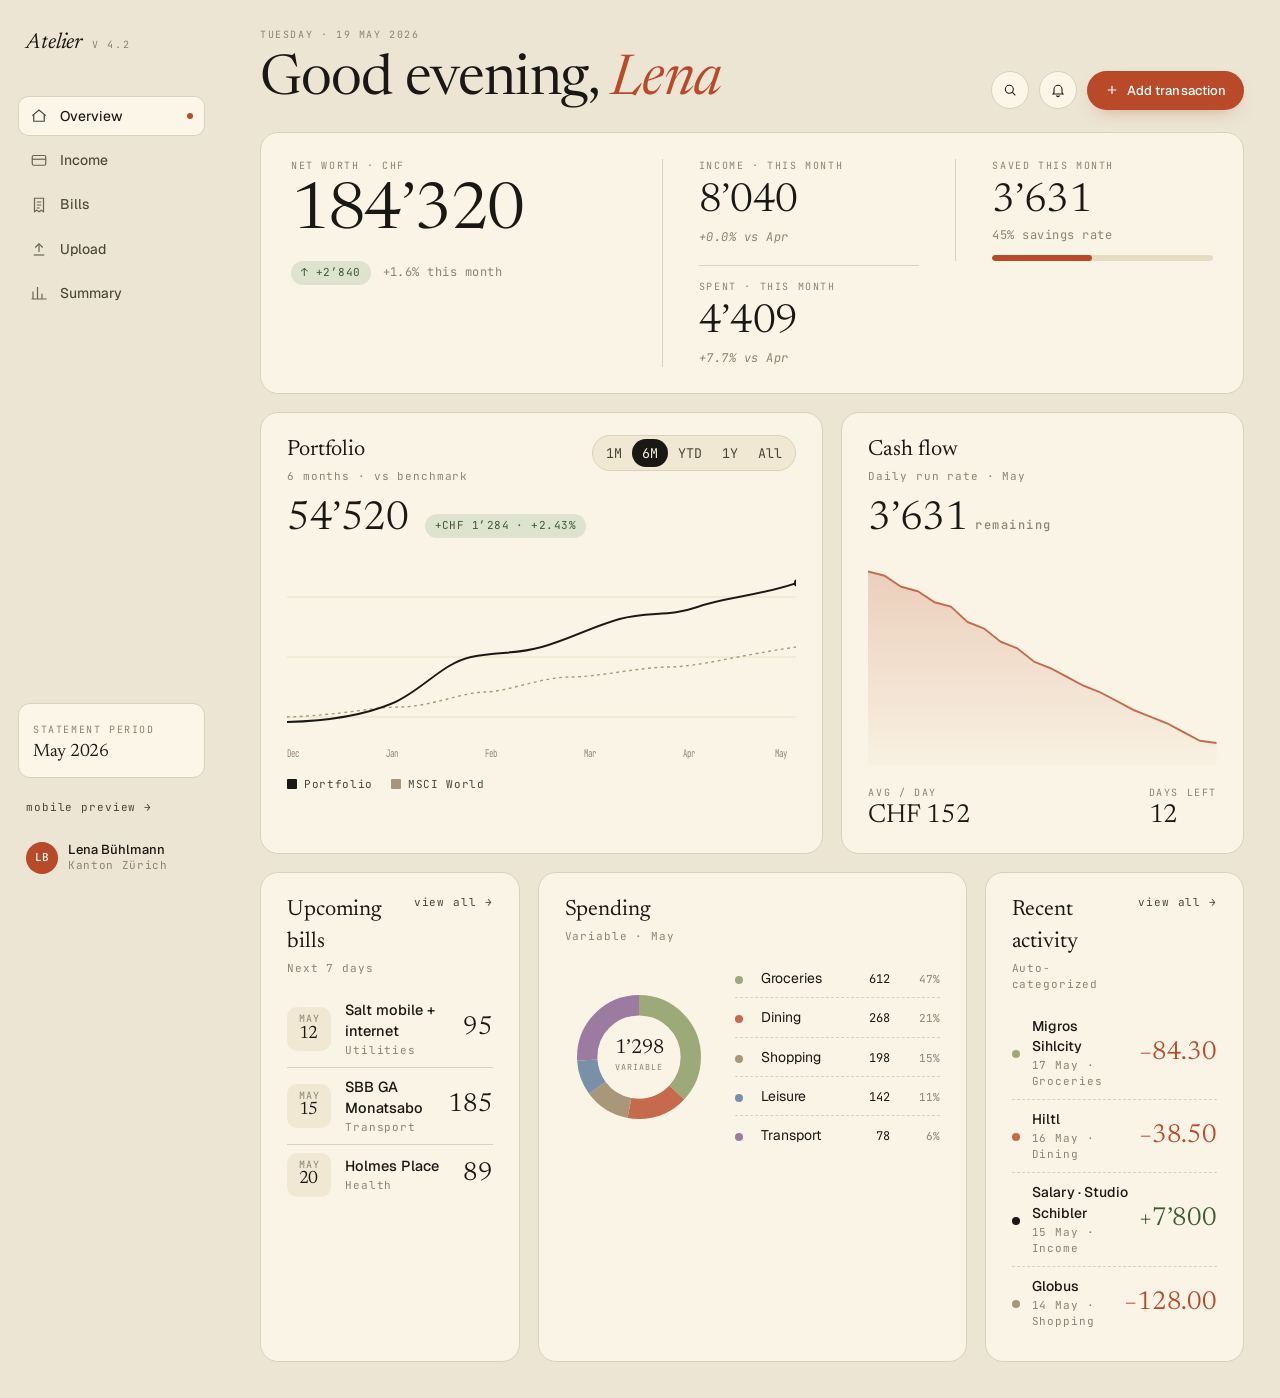
==== index.html @ b81f944f "Build full Atelier finance app · 6 screens Implements the dossier (Personal_Finanz_app.pdf) in the A" ====
<!doctype html>
<html lang="en">
<head>
<meta charset="utf-8">
<title>Overview — Atelier</title>
<meta name="viewport" content="width=device-width, initial-scale=1">
<link rel="preconnect" href="https://fonts.googleapis.com">
<link rel="preconnect" href="https://fonts.gstatic.com" crossorigin>
<link href="https://fonts.googleapis.com/css2?family=Newsreader:ital,opsz,wght@0,6..72,300..700;1,6..72,300..700&family=Geist:wght@400;450;500;600&family=JetBrains+Mono:wght@400;500&display=swap" rel="stylesheet">
<link rel="stylesheet" href="assets/atelier.css">
</head>
<body>
<div class="app">

<aside class="sidebar">
  <div class="brand">
    <span class="brand-name">Atelier</span>
    <span class="brand-ver">v 4.2</span>
  </div>

  <nav class="nav">
    <a class="nav-item active" href="index.html">
      <svg class="ic" viewBox="0 0 24 24" fill="none" stroke="currentColor" stroke-width="1.6"><path d="M3 11.5 12 4l9 7.5"/><path d="M5 10v9h14v-9"/></svg>
      Overview
    </a>
    <a class="nav-item" href="income.html">
      <svg class="ic" viewBox="0 0 24 24" fill="none" stroke="currentColor" stroke-width="1.6"><rect x="3" y="6" width="18" height="13" rx="2"/><path d="M3 11h18"/></svg>
      Income
    </a>
    <a class="nav-item" href="bills.html">
      <svg class="ic" viewBox="0 0 24 24" fill="none" stroke="currentColor" stroke-width="1.6"><path d="M6 3h12v18l-3-2-3 2-3-2-3 2z"/><path d="M9 8h6M9 12h6M9 16h4"/></svg>
      Bills
    </a>
    <a class="nav-item" href="upload.html">
      <svg class="ic" viewBox="0 0 24 24" fill="none" stroke="currentColor" stroke-width="1.6"><path d="M12 16V5"/><path d="M7 10l5-5 5 5"/><path d="M5 20h14"/></svg>
      Upload
    </a>
    <a class="nav-item" href="summary.html">
      <svg class="ic" viewBox="0 0 24 24" fill="none" stroke="currentColor" stroke-width="1.6"><path d="M4 20V10M10 20V4M16 20v-7M22 20H2"/></svg>
      Summary
    </a>
  </nav>

  <div class="spacer"></div>

  <div class="side-card">
    <span class="label">Statement period</span>
    <div class="v">May 2026</div>
  </div>
  <a class="link" href="mobile.html" style="padding: 4px 8px; display: block;">Mobile preview &rarr;</a>
  <div class="user">
    <div class="avatar">LB</div>
    <div>
      <div class="who">Lena B&uuml;hlmann</div>
      <div class="where">Kanton Z&uuml;rich</div>
    </div>
  </div>
</aside>

<main class="main">

  <header class="topbar">
    <div class="left">
      <span class="eyebrow">Tuesday &middot; 19 May 2026</span>
      <h1 class="display">Good evening, <em>Lena</em></h1>
    </div>
    <div class="top-actions">
      <button class="icon-btn" aria-label="Search">
        <svg viewBox="0 0 24 24" fill="none" stroke="currentColor" stroke-width="1.6"><circle cx="11" cy="11" r="6"/><path d="m20 20-4.3-4.3"/></svg>
      </button>
      <button class="icon-btn" aria-label="Notifications">
        <svg viewBox="0 0 24 24" fill="none" stroke="currentColor" stroke-width="1.6"><path d="M6 16V11a6 6 0 0 1 12 0v5l1.5 2h-15z"/><path d="M10 20a2 2 0 0 0 4 0"/></svg>
      </button>
      <button class="btn-primary">
        <svg viewBox="0 0 24 24" fill="none" stroke="currentColor" stroke-width="2"><path d="M12 5v14M5 12h14"/></svg>
        Add transaction
      </button>
    </div>
  </header>

  <!-- HERO: net worth · income/spent · saved -->
  <section class="hero" style="margin-bottom: 18px;">
    <div class="col">
      <span class="label">Net worth &middot; CHF</span>
      <div class="num-xl">184&rsquo;320</div>
      <div style="margin-top: 14px;">
        <span class="delta-pill">&uarr; +2&rsquo;840</span>
        <span class="delta-meta">+1.6% this month</span>
      </div>
    </div>

    <div class="col">
      <div class="stack">
        <div>
          <span class="label">Income &middot; this month</span>
          <div class="num-l">8&rsquo;040</div>
          <div class="sub-line italic-s muted">+0.0% vs Apr</div>
        </div>
        <div style="border-top: 1px solid var(--rule); padding-top: 14px;">
          <span class="label">Spent &middot; this month</span>
          <div class="num-l">4&rsquo;409</div>
          <div class="sub-line italic-s muted">+7.7% vs Apr</div>
        </div>
      </div>
    </div>

    <div class="col">
      <span class="label">Saved this month</span>
      <div class="num-l">3&rsquo;631</div>
      <div class="sub-line muted" style="margin-top: 4px;">45% savings rate</div>
      <div class="progress" aria-hidden="true"><span style="width: 45%"></span></div>
    </div>
  </section>

  <!-- PORTFOLIO + CASH FLOW -->
  <section class="grid-2" style="margin-bottom: 18px;">
    <div class="card">
      <div class="card-head">
        <div>
          <h2>Portfolio</h2>
          <div class="card-sub">6 months &middot; vs benchmark</div>
        </div>
        <div class="range" role="tablist">
          <button>1M</button>
          <button class="active">6M</button>
          <button>YTD</button>
          <button>1Y</button>
          <button>All</button>
        </div>
      </div>
      <div class="row" style="gap: 16px; align-items: baseline; margin-bottom: 6px;">
        <div class="num-l">54&rsquo;520</div>
        <span class="delta-pill">+CHF 1&rsquo;284 &middot; +2.43%</span>
      </div>
      <svg class="chart" viewBox="0 0 720 220" preserveAspectRatio="none" aria-label="Portfolio line chart">
        <g stroke="#E5DCC2" stroke-width="1">
          <line x1="0" y1="50"  x2="720" y2="50"/>
          <line x1="0" y1="110" x2="720" y2="110"/>
          <line x1="0" y1="170" x2="720" y2="170"/>
        </g>
        <!-- benchmark MSCI World dashed -->
        <path d="M0 170 C 80 168, 120 160, 160 160 S 250 145, 280 145 S 360 130, 400 130 S 500 120, 540 120 S 640 108, 720 100"
              fill="none" stroke="#A89779" stroke-width="1.4" stroke-dasharray="4 5"/>
        <!-- portfolio black -->
        <path d="M0 175 C 60 174, 110 168, 150 156 S 220 116, 260 110 S 320 108, 360 100 S 430 80, 470 72 S 540 70, 580 60 S 660 50, 720 36"
              fill="none" stroke="#1A1815" stroke-width="2"/>
        <circle cx="720" cy="36" r="3.5" fill="#1A1815"/>
        <g font-family="JetBrains Mono, monospace" font-size="10.5" fill="#8A8472">
          <text x="0"   y="210">Dec</text>
          <text x="140" y="210">Jan</text>
          <text x="280" y="210">Feb</text>
          <text x="420" y="210">Mar</text>
          <text x="560" y="210">Apr</text>
          <text x="690" y="210">May</text>
        </g>
      </svg>
      <div class="chart-legend">
        <span><span class="swatch" style="background:#1A1815"></span>Portfolio</span>
        <span><span class="swatch" style="background:#A89779"></span>MSCI World</span>
      </div>
    </div>

    <div class="card">
      <div class="card-head">
        <div>
          <h2>Cash flow</h2>
          <div class="card-sub">Daily run rate &middot; May</div>
        </div>
      </div>
      <div class="num-l" style="margin-bottom: 4px;">3&rsquo;631 <span class="unit">remaining</span></div>
      <svg class="chart" viewBox="0 0 420 200" preserveAspectRatio="none" aria-label="Cash flow sparkline">
        <defs>
          <linearGradient id="cf" x1="0" y1="0" x2="0" y2="1">
            <stop offset="0" stop-color="#E2B6A0" stop-opacity="0.6"/>
            <stop offset="1" stop-color="#E2B6A0" stop-opacity="0.05"/>
          </linearGradient>
        </defs>
        <path d="M0 24 L20 28 L40 38 L60 42 L80 52 L100 56 L120 70 L140 76 L160 88 L180 94 L200 106 L220 112 L240 120 L260 128 L280 134 L300 142 L320 150 L340 156 L360 162 L380 170 L400 178 L420 180 L420 200 L0 200 Z"
              fill="url(#cf)"/>
        <path d="M0 24 L20 28 L40 38 L60 42 L80 52 L100 56 L120 70 L140 76 L160 88 L180 94 L200 106 L220 112 L240 120 L260 128 L280 134 L300 142 L320 150 L340 156 L360 162 L380 170 L400 178 L420 180"
              fill="none" stroke="#C66A4E" stroke-width="1.8"/>
      </svg>
      <div class="row" style="justify-content: space-between; margin-top: 14px;">
        <div>
          <span class="label">Avg / day</span>
          <div class="num-m">CHF 152</div>
        </div>
        <div>
          <span class="label">Days left</span>
          <div class="num-m">12</div>
        </div>
      </div>
    </div>
  </section>

  <!-- BILLS · SPENDING · ACTIVITY -->
  <section class="row-3">
    <div class="card">
      <div class="card-head">
        <div>
          <h2>Upcoming bills</h2>
          <div class="card-sub">Next 7 days</div>
        </div>
        <a class="link" href="bills.html">view all &rarr;</a>
      </div>
      <div class="row" style="gap: 14px; padding: 8px 0;">
        <div class="day-chip"><div><span style="display:block;">May</span><span class="d">12</span></div></div>
        <div style="flex:1;">
          <div style="font-weight: 500; font-size: 14.5px;">Salt mobile + internet</div>
          <div class="card-sub" style="margin: 2px 0 0;">Utilities</div>
        </div>
        <div class="num-m">95</div>
      </div>
      <div class="row" style="gap: 14px; padding: 8px 0; border-top: 1px solid var(--rule);">
        <div class="day-chip"><div><span style="display:block;">May</span><span class="d">15</span></div></div>
        <div style="flex:1;">
          <div style="font-weight: 500; font-size: 14.5px;">SBB GA Monatsabo</div>
          <div class="card-sub" style="margin: 2px 0 0;">Transport</div>
        </div>
        <div class="num-m">185</div>
      </div>
      <div class="row" style="gap: 14px; padding: 8px 0; border-top: 1px solid var(--rule);">
        <div class="day-chip"><div><span style="display:block;">May</span><span class="d">20</span></div></div>
        <div style="flex:1;">
          <div style="font-weight: 500; font-size: 14.5px;">Holmes Place</div>
          <div class="card-sub" style="margin: 2px 0 0;">Health</div>
        </div>
        <div class="num-m">89</div>
      </div>
    </div>

    <div class="card">
      <div class="card-head">
        <div>
          <h2>Spending</h2>
          <div class="card-sub">Variable &middot; May</div>
        </div>
      </div>
      <div class="row" style="gap: 22px; align-items: center;">
        <svg viewBox="0 0 160 160" width="148" height="148" aria-label="Spending donut">
          <!-- donut segments: groceries 612 (37%), dining 268 (16%), transport 78 (5%), leisure 142 (9%), shopping 198 (12%) — totals variable 1298 for chart visualization -->
          <g fill="none" stroke-width="22">
            <circle r="56" cx="80" cy="80" stroke="#9DA978" stroke-dasharray="130 351.86" stroke-dashoffset="0" transform="rotate(-90 80 80)"/>
            <circle r="56" cx="80" cy="80" stroke="#C66A4E" stroke-dasharray="56 351.86" stroke-dashoffset="-130" transform="rotate(-90 80 80)"/>
            <circle r="56" cx="80" cy="80" stroke="#A89779" stroke-dasharray="42 351.86" stroke-dashoffset="-186" transform="rotate(-90 80 80)"/>
            <circle r="56" cx="80" cy="80" stroke="#7A8FA8" stroke-dasharray="32 351.86" stroke-dashoffset="-228" transform="rotate(-90 80 80)"/>
            <circle r="56" cx="80" cy="80" stroke="#9C7BA0" stroke-dasharray="91.86 351.86" stroke-dashoffset="-260" transform="rotate(-90 80 80)"/>
          </g>
          <text x="80" y="76" text-anchor="middle" font-family="Newsreader, serif" font-size="22" fill="#1A1815">1&rsquo;298</text>
          <text x="80" y="94" text-anchor="middle" font-family="JetBrains Mono, monospace" font-size="9" fill="#8A8472" letter-spacing="1">VARIABLE</text>
        </svg>
        <ul class="cats" style="flex:1;">
          <li><span class="dot" style="background:#9DA978"></span>Groceries<span class="amt">612</span><span class="pct">47%</span></li>
          <li><span class="dot" style="background:#C66A4E"></span>Dining<span class="amt">268</span><span class="pct">21%</span></li>
          <li><span class="dot" style="background:#A89779"></span>Shopping<span class="amt">198</span><span class="pct">15%</span></li>
          <li><span class="dot" style="background:#7A8FA8"></span>Leisure<span class="amt">142</span><span class="pct">11%</span></li>
          <li><span class="dot" style="background:#9C7BA0"></span>Transport<span class="amt">78</span><span class="pct">6%</span></li>
        </ul>
      </div>
    </div>

    <div class="card">
      <div class="card-head">
        <div>
          <h2>Recent activity</h2>
          <div class="card-sub">Auto-categorized</div>
        </div>
        <a class="link" href="#">view all &rarr;</a>
      </div>
      <div class="cats" style="margin: 0;">
        <div style="display:grid; grid-template-columns: 10px 1fr auto; gap:10px; align-items:center; padding:9px 0; border-bottom:1px dashed var(--rule);">
          <span class="dot" style="background:#9DA978"></span>
          <div>
            <div style="font-weight:500; font-size:14px;">Migros Sihlcity</div>
            <div class="card-sub" style="margin:2px 0 0;">17 May &middot; Groceries</div>
          </div>
          <div class="num-m" style="color: var(--accent);">&minus;84.30</div>
        </div>
        <div style="display:grid; grid-template-columns: 10px 1fr auto; gap:10px; align-items:center; padding:9px 0; border-bottom:1px dashed var(--rule);">
          <span class="dot" style="background:#C66A4E"></span>
          <div>
            <div style="font-weight:500; font-size:14px;">Hiltl</div>
            <div class="card-sub" style="margin:2px 0 0;">16 May &middot; Dining</div>
          </div>
          <div class="num-m" style="color: var(--accent);">&minus;38.50</div>
        </div>
        <div style="display:grid; grid-template-columns: 10px 1fr auto; gap:10px; align-items:center; padding:9px 0; border-bottom:1px dashed var(--rule);">
          <span class="dot" style="background:#1A1815"></span>
          <div>
            <div style="font-weight:500; font-size:14px;">Salary &middot; Studio Schibler</div>
            <div class="card-sub" style="margin:2px 0 0;">15 May &middot; Income</div>
          </div>
          <div class="num-m" style="color: #3D5A33;">+7&rsquo;800</div>
        </div>
        <div style="display:grid; grid-template-columns: 10px 1fr auto; gap:10px; align-items:center; padding:9px 0;">
          <span class="dot" style="background:#A89779"></span>
          <div>
            <div style="font-weight:500; font-size:14px;">Globus</div>
            <div class="card-sub" style="margin:2px 0 0;">14 May &middot; Shopping</div>
          </div>
          <div class="num-m" style="color: var(--accent);">&minus;128.00</div>
        </div>
      </div>
    </div>
  </section>

</main>

</div>
</body>
</html>
---- assets/atelier.css ----
/* Atelier · design system (variant A — editorial, calm) */

:root {
  /* surfaces */
  --bg:        #ECE5D4;
  --paper:     #F3EDDC;
  --paper-2:   #F9F4E5;
  --ink-card:  #1A1815;

  /* ink */
  --ink:       #1A1815;
  --ink-2:     #4A4538;
  --ink-3:     #8A8472;
  --ink-4:     #B3AB97;

  /* rules */
  --rule:      #D9D1BC;
  --rule-2:    #C7BDA3;

  /* accents */
  --accent:        #B84A2A;
  --accent-2:      #D1633F;
  --accent-soft:   #E9D4C5;
  --accent-tint:   #F2DECF;

  --sage:          #6B8E5A;
  --sage-soft:     #DDE3CE;

  --amber:         #B68A4C;
  --amber-soft:    #EFE1C9;

  --rose:          #C46A6A;
  --rose-soft:     #EFD4D2;

  /* chart palette */
  --cat-housing:   #1A1815;
  --cat-insurance: #6B8E5A;
  --cat-transport: #7A8FA8;
  --cat-groceries: #9DA978;
  --cat-dining:    #C66A4E;
  --cat-shopping:  #A89779;
  --cat-subs:      #9C7BA0;
  --cat-health:    #C4A571;

  /* type */
  --serif: "Newsreader", "Times New Roman", Georgia, serif;
  --sans:  "Geist", -apple-system, BlinkMacSystemFont, "Inter", "Segoe UI", system-ui, sans-serif;
  --mono:  "JetBrains Mono", ui-monospace, Menlo, Consolas, monospace;

  --radius:   12px;
  --radius-l: 18px;

  /* layout */
  --sidebar-w: 224px;
  --max-w:    1320px;
  --pad:      28px;
}

* { box-sizing: border-box; }
html, body { margin: 0; padding: 0; }
html, body { background: var(--bg); }
body {
  font-family: var(--sans);
  color: var(--ink);
  -webkit-font-smoothing: antialiased;
  font-feature-settings: "ss01" on, "cv11" on;
  line-height: 1.45;
}

a { color: inherit; text-decoration: none; }
button { font-family: inherit; cursor: pointer; }

/* ── text utilities ─────────────────────────── */
.mono, .label, .chip, .meta, .stat-label, .num {
  font-family: var(--mono);
  font-weight: 400;
}
.label, .chip, .eyebrow, .stat-label {
  font-family: var(--mono);
  text-transform: uppercase;
  letter-spacing: 0.16em;
  font-size: 10px;
  color: var(--ink-3);
}
.serif { font-family: var(--serif); }
.italic { font-style: italic; }
em.accent { color: var(--accent); font-style: italic; font-weight: 400; }

.display {
  font-family: var(--serif);
  font-weight: 380;
  font-size: 56px;
  line-height: 1.02;
  letter-spacing: -0.015em;
  margin: 0;
}
.display em {
  font-style: italic;
  color: var(--accent);
  font-weight: 380;
}
.num-xl {
  font-family: var(--serif);
  font-weight: 360;
  font-size: 64px;
  line-height: 1;
  letter-spacing: -0.02em;
  display: inline-flex;
  align-items: baseline;
  gap: 10px;
}
.num-xl .unit, .num-l .unit {
  font-family: var(--mono);
  font-size: 12px;
  color: var(--ink-3);
  letter-spacing: 0.12em;
  font-weight: 500;
}
.num-l {
  font-family: var(--serif);
  font-weight: 360;
  font-size: 40px;
  line-height: 1.05;
  letter-spacing: -0.01em;
  display: inline-flex;
  align-items: baseline;
  gap: 8px;
}
.num-m {
  font-family: var(--serif);
  font-weight: 380;
  font-size: 26px;
  line-height: 1.1;
  letter-spacing: -0.005em;
}
.muted   { color: var(--ink-3); }
.italic-s { font-family: var(--serif); font-style: italic; }

/* ── layout ─────────────────────────────────── */
.app {
  display: grid;
  grid-template-columns: var(--sidebar-w) 1fr;
  min-height: 100vh;
}

/* ── sidebar ────────────────────────────────── */
.sidebar {
  background: var(--bg);
  padding: 28px 18px 22px;
  display: flex;
  flex-direction: column;
  gap: 18px;
  position: sticky;
  top: 0;
  height: 100vh;
  border-right: 1px solid transparent;
}
.brand {
  display: flex;
  align-items: baseline;
  gap: 10px;
  padding-left: 8px;
  margin-bottom: 18px;
}
.brand-name {
  font-family: var(--serif);
  font-style: italic;
  font-size: 22px;
  letter-spacing: -0.005em;
}
.brand-ver {
  font-family: var(--mono);
  font-size: 10px;
  color: var(--ink-3);
  letter-spacing: 0.16em;
  text-transform: uppercase;
}

nav.nav { display: flex; flex-direction: column; gap: 4px; }
.nav-item {
  display: flex;
  align-items: center;
  gap: 12px;
  padding: 10px 12px;
  border-radius: 10px;
  color: var(--ink-2);
  font-size: 14px;
  font-weight: 450;
  letter-spacing: -0.002em;
  position: relative;
  transition: background 120ms ease;
}
.nav-item:hover { background: rgba(0,0,0,0.025); }
.nav-item .ic { width: 18px; height: 18px; opacity: 0.8; flex: 0 0 18px; }
.nav-item.active {
  background: #FBF6E7;
  color: var(--ink);
  box-shadow: inset 0 0 0 1px var(--rule);
}
.nav-item.active::after {
  content: "";
  width: 6px; height: 6px;
  border-radius: 50%;
  background: var(--accent);
  margin-left: auto;
}

.spacer { flex: 1; }

.side-card {
  background: #FBF6E7;
  border: 1px solid var(--rule);
  border-radius: var(--radius);
  padding: 12px 14px;
}
.side-card .label { margin-bottom: 4px; }
.side-card .v {
  font-family: var(--serif);
  font-size: 18px;
  letter-spacing: -0.005em;
}

.user {
  display: flex;
  align-items: center;
  gap: 10px;
  padding: 4px 8px;
}
.avatar {
  width: 32px; height: 32px;
  border-radius: 50%;
  background: var(--accent);
  color: #fff;
  font-family: var(--mono);
  font-size: 11px;
  letter-spacing: 0.04em;
  display: grid; place-items: center;
  font-weight: 500;
}
.user .who { font-size: 13px; font-weight: 500; line-height: 1.25; }
.user .where { font-size: 11px; color: var(--ink-3); font-family: var(--mono); letter-spacing: 0.06em; }

/* ── main / topbar ──────────────────────────── */
.main {
  padding: 28px 36px 36px;
  max-width: var(--max-w);
}
.topbar {
  display: grid;
  grid-template-columns: 1fr auto;
  align-items: end;
  gap: 24px;
  margin-bottom: 22px;
}
.topbar .left .eyebrow { margin-bottom: 10px; display: block; }
.top-actions {
  display: flex;
  align-items: center;
  gap: 10px;
}
.icon-btn {
  width: 38px; height: 38px;
  border-radius: 999px;
  background: #FBF6E7;
  border: 1px solid var(--rule);
  display: grid; place-items: center;
  color: var(--ink);
}
.icon-btn svg { width: 16px; height: 16px; }
.icon-btn.dot::after {
  content: "";
  width: 6px; height: 6px;
  background: var(--accent);
  border-radius: 50%;
  position: relative;
  margin-left: -6px;
  margin-top: -10px;
  display: inline-block;
}

.btn-primary {
  background: var(--accent);
  color: #fff;
  border: 0;
  border-radius: 999px;
  padding: 11px 18px;
  font-size: 13px;
  font-weight: 500;
  letter-spacing: 0.005em;
  display: inline-flex;
  align-items: center;
  gap: 8px;
  box-shadow: 0 8px 18px -10px rgba(184, 74, 42, 0.5);
}
.btn-primary svg { width: 14px; height: 14px; }
.btn-ghost {
  background: transparent;
  border: 1px solid var(--rule-2);
  color: var(--ink);
  border-radius: 999px;
  padding: 10px 16px;
  font-size: 13px;
}
.btn-dark {
  background: var(--ink);
  color: #F4EEDE;
  border: 0;
  border-radius: 999px;
  padding: 11px 18px;
  font-size: 13px;
  font-weight: 500;
}

.month-nav {
  display: flex;
  align-items: center;
  gap: 10px;
}
.month-nav .label {
  font-family: var(--serif);
  font-size: 18px;
  letter-spacing: -0.005em;
  color: var(--ink);
  text-transform: none;
}

/* ── cards ──────────────────────────────────── */
.card {
  background: var(--paper-2);
  border: 1px solid var(--rule);
  border-radius: var(--radius-l);
  padding: 22px 26px;
}
.card h2, .card-title {
  font-family: var(--serif);
  font-weight: 400;
  font-size: 22px;
  letter-spacing: -0.005em;
  margin: 0;
}
.card-sub {
  font-family: var(--mono);
  font-size: 11px;
  color: var(--ink-3);
  letter-spacing: 0.08em;
  margin-top: 2px;
}
.card-head {
  display: flex;
  align-items: flex-start;
  justify-content: space-between;
  margin-bottom: 14px;
  gap: 16px;
}
.link {
  font-family: var(--mono);
  font-size: 11px;
  letter-spacing: 0.08em;
  color: var(--ink-2);
  text-transform: lowercase;
  white-space: nowrap;
}

/* hero metrics row */
.hero {
  background: var(--paper-2);
  border: 1px solid var(--rule);
  border-radius: var(--radius-l);
  padding: 26px 30px;
  display: grid;
  grid-template-columns: 1.3fr 1fr 1fr;
  gap: 36px;
  align-items: start;
}
.hero .col { min-width: 0; }
.hero .col .label { display: block; margin-bottom: 8px; }
.hero .col + .col {
  border-left: 1px solid var(--rule);
  padding-left: 36px;
}
.hero .stack { display: flex; flex-direction: column; gap: 18px; }
.delta-pill {
  display: inline-flex;
  align-items: center;
  gap: 6px;
  background: var(--sage-soft);
  color: #3D5A33;
  font-family: var(--mono);
  font-size: 11px;
  padding: 4px 10px;
  border-radius: 999px;
  letter-spacing: 0.04em;
}
.delta-pill.down { background: var(--rose-soft); color: #8A3434; }
.delta-meta { font-family: var(--mono); font-size: 12px; color: var(--ink-3); letter-spacing: 0.04em; margin-left: 8px; }
.sub-line { font-family: var(--mono); font-size: 12px; color: var(--ink-3); letter-spacing: 0.04em; margin-top: 6px; }

.progress {
  height: 6px;
  background: #E5DCC2;
  border-radius: 999px;
  overflow: hidden;
  margin-top: 10px;
}
.progress > span {
  display: block; height: 100%;
  background: var(--accent);
  border-radius: 999px;
}

/* card grids */
.grid-2 { display: grid; grid-template-columns: 1.4fr 1fr; gap: 18px; }
.grid-3 { display: grid; grid-template-columns: 1fr 1fr 1fr; gap: 18px; }
.grid-3-tight { display: grid; grid-template-columns: 1fr 1fr 1fr; gap: 14px; }
.stack { display: flex; flex-direction: column; gap: 18px; }
.row { display: flex; align-items: center; gap: 12px; }

/* charts */
.chart { width: 100%; height: 220px; display: block; }
.chart-mini { width: 100%; height: 80px; display: block; }
.chart-legend {
  display: flex; gap: 18px;
  margin-top: 10px;
  font-family: var(--mono);
  font-size: 11px;
  color: var(--ink-2);
  letter-spacing: 0.06em;
}
.swatch {
  display: inline-block;
  width: 10px; height: 10px;
  margin-right: 7px;
  vertical-align: -1px;
  border-radius: 1px;
}

/* range toggle */
.range {
  display: inline-flex;
  align-items: center;
  background: #F0E8D2;
  border: 1px solid var(--rule);
  border-radius: 999px;
  padding: 3px;
  font-family: var(--mono);
  font-size: 11px;
  letter-spacing: 0.08em;
}
.range button {
  background: transparent;
  color: var(--ink-2);
  border: 0;
  padding: 5px 10px;
  border-radius: 999px;
}
.range button.active {
  background: var(--ink);
  color: #F4EEDE;
}

/* status pills */
.pill {
  display: inline-flex;
  align-items: center;
  gap: 6px;
  border-radius: 999px;
  padding: 4px 10px;
  font-family: var(--mono);
  font-size: 11px;
  letter-spacing: 0.04em;
}
.pill::before {
  content: "";
  width: 6px; height: 6px;
  border-radius: 50%;
  background: currentColor;
}
.pill.paid     { background: var(--sage-soft); color: #3D5A33; }
.pill.upcoming { background: var(--amber-soft); color: #7E5C26; }
.pill.parsing, .pill.reading { background: var(--rose-soft); color: #8A3434; }
.pill.matched  { background: var(--sage-soft); color: #3D5A33; }
.pill.parsed   { background: var(--sage-soft); color: #3D5A33; }

/* table */
.table {
  width: 100%;
  border-collapse: collapse;
  font-size: 13.5px;
}
.table thead th {
  text-align: left;
  font-family: var(--mono);
  text-transform: uppercase;
  letter-spacing: 0.16em;
  font-size: 10px;
  color: var(--ink-3);
  padding: 0 0 12px;
  font-weight: 400;
  border-bottom: 1px solid var(--rule);
}
.table tbody td {
  padding: 14px 0;
  border-bottom: 1px solid var(--rule);
  vertical-align: middle;
}
.table tbody tr:last-child td { border-bottom: none; }
.table .vendor {
  display: flex; align-items: center; gap: 12px;
}
.table .vicon {
  width: 32px; height: 32px;
  background: #F0E8D2;
  border-radius: 8px;
  display: grid; place-items: center;
  color: var(--ink-2);
}
.table .vicon svg { width: 14px; height: 14px; }
.table .vname { font-weight: 500; font-size: 14px; line-height: 1.2; }
.table .vsub  { font-family: var(--mono); font-size: 11px; color: var(--ink-3); letter-spacing: 0.06em; }
.table .amt   { font-family: var(--serif); font-weight: 380; text-align: right; font-size: 16px; }
.table .more { color: var(--ink-3); padding-left: 14px; text-align: right; }
.table td.r { text-align: right; }

/* category dots / list */
.cats { list-style: none; padding: 0; margin: 0; }
.cats li {
  display: grid;
  grid-template-columns: 14px 1fr auto auto;
  align-items: baseline;
  gap: 12px;
  padding: 9px 0;
  border-bottom: 1px dashed var(--rule);
  font-size: 14px;
}
.cats li:last-child { border-bottom: none; }
.cats .dot { width: 8px; height: 8px; border-radius: 50%; transform: translateY(1px); }
.cats .amt { font-family: var(--mono); font-size: 12px; min-width: 56px; text-align: right; }
.cats .pct { font-family: var(--mono); font-size: 11px; color: var(--ink-3); min-width: 38px; text-align: right; }

/* chips row */
.chips {
  display: flex; gap: 8px;
  flex-wrap: wrap;
  margin: 18px 0;
}
.chip-btn {
  border: 1px solid var(--rule-2);
  background: transparent;
  padding: 8px 16px;
  border-radius: 999px;
  font-size: 13px;
  color: var(--ink-2);
}
.chip-btn.active {
  background: var(--ink);
  color: #F4EEDE;
  border-color: var(--ink);
}

.search {
  display: inline-flex;
  align-items: center;
  gap: 8px;
  border: 1px solid var(--rule-2);
  background: transparent;
  padding: 8px 16px;
  border-radius: 999px;
  font-family: var(--mono);
  font-size: 12px;
  color: var(--ink-3);
}
.search svg { width: 13px; height: 13px; }

/* insight cards */
.insights { display: grid; grid-template-columns: 1fr 1fr 1fr; gap: 14px; }
.insight {
  border-radius: var(--radius);
  background: var(--paper-2);
  padding: 18px 20px;
  border: 1px solid var(--rule);
  border-left: 3px solid var(--ink-3);
}
.insight .tag {
  font-family: var(--mono);
  text-transform: uppercase;
  letter-spacing: 0.18em;
  font-size: 9.5px;
  margin-bottom: 8px;
  color: var(--ink-3);
}
.insight h3 {
  font-family: var(--serif);
  font-weight: 400;
  font-size: 18px;
  margin: 0 0 8px;
  letter-spacing: -0.005em;
}
.insight p {
  margin: 0;
  color: var(--ink-2);
  font-size: 13.5px;
  line-height: 1.5;
}
.insight p strong { color: var(--ink); font-weight: 500; }
.insight.good   { border-left-color: var(--sage); }
.insight.good   .tag { color: var(--sage); }
.insight.warn   { border-left-color: var(--amber); }
.insight.warn   .tag { color: var(--amber); }
.insight.alert  { border-left-color: var(--accent); }
.insight.alert  .tag { color: var(--accent); }

/* date kalender chip */
.day-chip {
  width: 44px; height: 44px;
  border-radius: 10px;
  background: #F0E8D2;
  display: grid; place-items: center;
  font-family: var(--mono);
  font-size: 10px;
  letter-spacing: 0.1em;
  color: var(--ink-3);
  text-transform: uppercase;
  line-height: 1.05;
}
.day-chip .d {
  font-family: var(--serif);
  font-size: 18px;
  color: var(--ink);
  letter-spacing: -0.005em;
}

/* confidence bar */
.conf {
  display: inline-flex; align-items: center; gap: 8px;
  font-family: var(--mono); font-size: 11px;
  color: var(--ink-3);
}
.conf .bar {
  width: 70px; height: 4px;
  background: #E5DCC2; border-radius: 999px; overflow: hidden;
}
.conf .bar > span { display: block; height: 100%; background: var(--sage); border-radius: 999px; }
.conf.warn .bar > span { background: var(--amber); }

/* dashed dropzone */
.dropzone {
  border: 1.5px dashed var(--accent);
  border-radius: var(--radius-l);
  background: var(--accent-tint);
  padding: 32px;
  display: grid;
  grid-template-columns: auto 1fr;
  align-items: center;
  gap: 26px;
}
.dropzone .file-card {
  width: 96px; height: 96px;
  background: #FFF8E8;
  border: 1px solid var(--rule);
  border-radius: 16px;
  display: grid; place-items: center;
  position: relative;
}
.dropzone .file-card svg { width: 28px; height: 28px; color: var(--ink-3); }
.dropzone .file-card .badge {
  position: absolute;
  bottom: -10px; right: -10px;
  width: 26px; height: 26px;
  border-radius: 50%;
  background: var(--accent);
  color: #fff;
  display: grid; place-items: center;
}
.dropzone .file-card .badge svg { width: 12px; height: 12px; color: #fff; }
.dropzone .body h2 {
  font-family: var(--serif);
  font-weight: 400;
  font-size: 22px;
  margin: 0 0 8px;
}
.dropzone .body p { margin: 0 0 16px; color: var(--ink-2); font-size: 13.5px; max-width: 540px; }
.dropzone .actions { display: flex; gap: 10px; }

/* document inbox row */
.inbox-row {
  display: grid;
  grid-template-columns: 32px 1fr auto;
  align-items: center;
  gap: 12px;
  padding: 12px 0;
  border-bottom: 1px solid var(--rule);
}
.inbox-row:last-child { border-bottom: none; }
.inbox-row .fic {
  width: 32px; height: 32px;
  background: #F0E8D2; border-radius: 8px;
  display: grid; place-items: center;
  color: var(--ink-2);
}
.inbox-row .fic svg { width: 14px; height: 14px; }
.inbox-row .name { font-size: 14px; font-weight: 500; line-height: 1.2; }
.inbox-row .file { font-family: var(--mono); font-size: 11px; color: var(--ink-3); letter-spacing: 0.06em; }
.inbox-row .right { text-align: right; }
.inbox-row .right .amt { font-family: var(--serif); font-size: 16px; font-weight: 380; display: block; }

/* note card */
.note {
  border-radius: var(--radius);
  background: var(--paper-2);
  border: 1px solid var(--rule);
  padding: 16px 18px;
  display: grid;
  grid-template-columns: 22px 1fr;
  gap: 12px;
}
.note .star { color: var(--accent); }
.note .star svg { width: 18px; height: 18px; }
.note h4 { font-family: var(--serif); font-weight: 400; font-size: 16px; margin: 0 0 4px; }
.note p  { margin: 0; font-size: 13.5px; color: var(--ink-2); line-height: 1.5; }

/* form fields */
.form { display: flex; flex-direction: column; gap: 22px; }
.section h3 {
  font-family: var(--serif);
  font-weight: 400;
  font-size: 20px;
  margin: 0 0 12px;
}
.fields { display: grid; grid-template-columns: 1fr 1fr; gap: 14px; }
.field {
  background: #FBF6E7;
  border: 1px solid var(--rule);
  border-radius: var(--radius);
  padding: 12px 14px;
}
.field .label { display: block; margin-bottom: 4px; }
.field input, .field select {
  width: 100%;
  background: transparent;
  border: 0;
  outline: 0;
  font-family: var(--serif);
  font-size: 19px;
  color: var(--ink);
  padding: 2px 0 0;
}
.field input:focus { color: var(--ink); }
.field .suffix {
  font-family: var(--mono);
  font-size: 11px;
  color: var(--ink-3);
  letter-spacing: 0.08em;
  margin-left: 4px;
}

/* dark calc card */
.calc {
  background: var(--ink-card);
  color: #F4EEDE;
  border-radius: var(--radius-l);
  padding: 26px 28px;
}
.calc .label { color: #BDB39C; }
.calc .h {
  font-family: var(--serif);
  font-weight: 380;
  font-size: 26px;
  margin: 2px 0 18px;
}
.calc .line {
  display: grid;
  grid-template-columns: 1fr auto;
  align-items: baseline;
  padding: 10px 0;
  border-bottom: 1px dashed rgba(255,255,255,0.08);
  font-family: var(--mono);
  font-size: 12.5px;
  letter-spacing: 0.04em;
}
.calc .line .v {
  font-family: var(--serif);
  font-size: 18px;
  font-weight: 380;
}
.calc .line.add { color: #D7DFC8; }
.calc .line.add .v { color: #D7DFC8; }
.calc .line.sub .v { color: #F4EEDE; }
.calc .line.total {
  border-bottom: none;
  margin-top: 8px;
  padding-top: 14px;
  border-top: 1px solid rgba(255,255,255,0.16);
}
.calc .line.total .v {
  font-size: 32px;
  color: #fff;
}

.bank-status {
  display: inline-flex;
  align-items: center;
  gap: 8px;
  border: 1px solid var(--sage);
  background: var(--sage-soft);
  color: #3D5A33;
  padding: 8px 14px;
  border-radius: 999px;
  font-family: var(--mono);
  font-size: 11px;
  letter-spacing: 0.06em;
}
.bank-status svg { width: 13px; height: 13px; }

/* footer print link */
.action-row {
  display: flex; gap: 10px; flex-wrap: wrap;
  margin-top: 18px;
}

/* skinny right column on overview / upload */
.row-3 { display: grid; grid-template-columns: 1fr 1fr 1fr; gap: 18px; }

@media (max-width: 1100px) {
  .app { grid-template-columns: 1fr; }
  .sidebar { position: static; height: auto; }
  .hero { grid-template-columns: 1fr; }
  .hero .col + .col { border-left: 0; padding-left: 0; border-top: 1px solid var(--rule); padding-top: 22px; }
  .grid-2, .grid-3, .row-3, .insights { grid-template-columns: 1fr; }
}
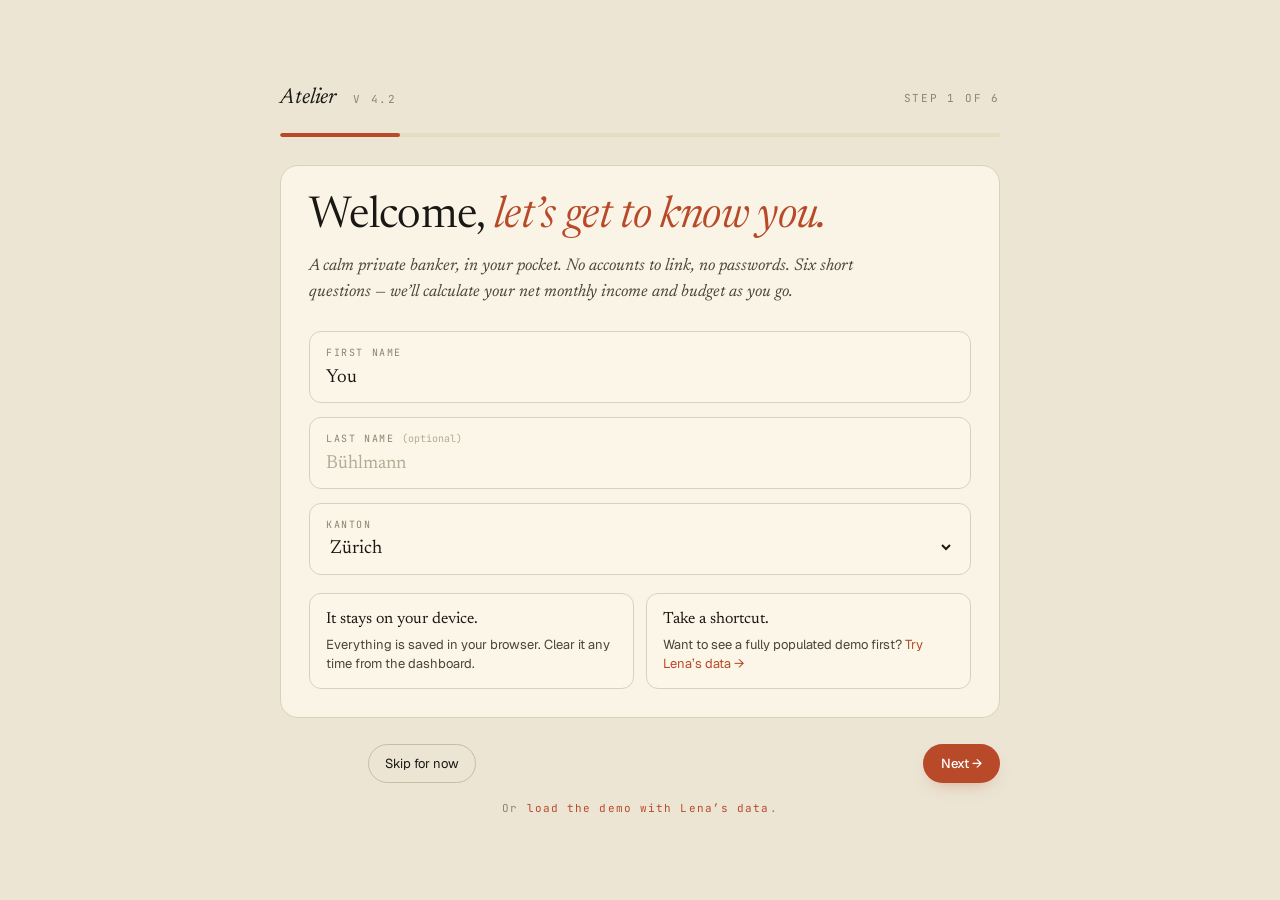
==== commit d804b3ee: "Make the app interactive · onboarding + live state The Atelier finance dashboard is now actually usa" ====
--- a/index.html
+++ b/index.html
@@ -9,7 +9,7 @@
 <link href="https://fonts.googleapis.com/css2?family=Newsreader:ital,opsz,wght@0,6..72,300..700;1,6..72,300..700&family=Geist:wght@400;450;500;600&family=JetBrains+Mono:wght@400;500&display=swap" rel="stylesheet">
 <link rel="stylesheet" href="assets/atelier.css">
 </head>
-<body>
+<body data-page="overview">
 <div class="app">
 
 <aside class="sidebar">
@@ -45,14 +45,15 @@
 
   <div class="side-card">
     <span class="label">Statement period</span>
-    <div class="v">May 2026</div>
+    <div class="v" data-month>May 2026</div>
   </div>
   <a class="link" href="mobile.html" style="padding: 4px 8px; display: block;">Mobile preview &rarr;</a>
+  <a class="link" href="#" data-action="reset" style="padding: 4px 8px; display: block; color: var(--ink-3);">Reset all data</a>
   <div class="user">
-    <div class="avatar">LB</div>
+    <div class="avatar" data-bind="profile.firstName" style="font-family: var(--mono);">LB</div>
     <div>
-      <div class="who">Lena B&uuml;hlmann</div>
-      <div class="where">Kanton Z&uuml;rich</div>
+      <div class="who"><span data-bind="profile.firstName">You</span> <span data-bind="profile.lastName"></span></div>
+      <div class="where" data-bind="profile.kanton">Kanton</div>
     </div>
   </div>
 </aside>
@@ -61,8 +62,8 @@
 
   <header class="topbar">
     <div class="left">
-      <span class="eyebrow">Tuesday &middot; 19 May 2026</span>
-      <h1 class="display">Good evening, <em>Lena</em></h1>
+      <span class="eyebrow" data-today></span>
+      <h1 class="display"><span data-greeting>Good evening</span>, <em data-bind="profile.firstName">there</em></h1>
     </div>
     <div class="top-actions">
       <button class="icon-btn" aria-label="Search">
@@ -71,7 +72,7 @@
       <button class="icon-btn" aria-label="Notifications">
         <svg viewBox="0 0 24 24" fill="none" stroke="currentColor" stroke-width="1.6"><path d="M6 16V11a6 6 0 0 1 12 0v5l1.5 2h-15z"/><path d="M10 20a2 2 0 0 0 4 0"/></svg>
       </button>
-      <button class="btn-primary">
+      <button class="btn-primary" data-action="add-tx">
         <svg viewBox="0 0 24 24" fill="none" stroke="currentColor" stroke-width="2"><path d="M12 5v14M5 12h14"/></svg>
         Add transaction
       </button>
@@ -82,10 +83,9 @@
   <section class="hero" style="margin-bottom: 18px;">
     <div class="col">
       <span class="label">Net worth &middot; CHF</span>
-      <div class="num-xl">184&rsquo;320</div>
+      <div class="num-xl"><span data-bind="netWorth" data-fmt="num">0</span></div>
       <div style="margin-top: 14px;">
-        <span class="delta-pill">&uarr; +2&rsquo;840</span>
-        <span class="delta-meta">+1.6% this month</span>
+        <span class="delta-pill">&uarr; +<span data-bind="netWorth" data-fmt="num" style="display:none;"></span>steady</span>
       </div>
     </div>
 
@@ -93,22 +93,22 @@
       <div class="stack">
         <div>
           <span class="label">Income &middot; this month</span>
-          <div class="num-l">8&rsquo;040</div>
-          <div class="sub-line italic-s muted">+0.0% vs Apr</div>
+          <div class="num-l"><span data-bind="netMonthly" data-fmt="num">0</span></div>
+          <div class="sub-line italic-s muted">salary + side</div>
         </div>
         <div style="border-top: 1px solid var(--rule); padding-top: 14px;">
           <span class="label">Spent &middot; this month</span>
-          <div class="num-l">4&rsquo;409</div>
-          <div class="sub-line italic-s muted">+7.7% vs Apr</div>
+          <div class="num-l"><span data-bind="spentThisMonth" data-fmt="num">0</span></div>
+          <div class="sub-line italic-s muted">fixed paid + variable</div>
         </div>
       </div>
     </div>
 
     <div class="col">
       <span class="label">Saved this month</span>
-      <div class="num-l">3&rsquo;631</div>
-      <div class="sub-line muted" style="margin-top: 4px;">45% savings rate</div>
-      <div class="progress" aria-hidden="true"><span style="width: 45%"></span></div>
+      <div class="num-l"><span data-bind="saved" data-fmt="num">0</span></div>
+      <div class="sub-line muted" style="margin-top: 4px;"><span data-bind="savingsRate">0</span>% savings rate</div>
+      <div class="progress" aria-hidden="true"><span data-bind-width="saved / netMonthly" style="width: 0%"></span></div>
     </div>
   </section>
 
@@ -129,8 +129,8 @@
         </div>
       </div>
       <div class="row" style="gap: 16px; align-items: baseline; margin-bottom: 6px;">
-        <div class="num-l">54&rsquo;520</div>
-        <span class="delta-pill">+CHF 1&rsquo;284 &middot; +2.43%</span>
+        <div class="num-l"><span data-bind="investments" data-fmt="num">0</span></div>
+        <span class="delta-pill" data-show-if="investments">+CHF 1&rsquo;284 &middot; +2.43%</span>
       </div>
       <svg class="chart" viewBox="0 0 720 220" preserveAspectRatio="none" aria-label="Portfolio line chart">
         <g stroke="#E5DCC2" stroke-width="1">
@@ -138,10 +138,8 @@
           <line x1="0" y1="110" x2="720" y2="110"/>
           <line x1="0" y1="170" x2="720" y2="170"/>
         </g>
-        <!-- benchmark MSCI World dashed -->
         <path d="M0 170 C 80 168, 120 160, 160 160 S 250 145, 280 145 S 360 130, 400 130 S 500 120, 540 120 S 640 108, 720 100"
               fill="none" stroke="#A89779" stroke-width="1.4" stroke-dasharray="4 5"/>
-        <!-- portfolio black -->
         <path d="M0 175 C 60 174, 110 168, 150 156 S 220 116, 260 110 S 320 108, 360 100 S 430 80, 470 72 S 540 70, 580 60 S 660 50, 720 36"
               fill="none" stroke="#1A1815" stroke-width="2"/>
         <circle cx="720" cy="36" r="3.5" fill="#1A1815"/>
@@ -164,10 +162,10 @@
       <div class="card-head">
         <div>
           <h2>Cash flow</h2>
-          <div class="card-sub">Daily run rate &middot; May</div>
-        </div>
-      </div>
-      <div class="num-l" style="margin-bottom: 4px;">3&rsquo;631 <span class="unit">remaining</span></div>
+          <div class="card-sub">Daily run rate &middot; <span data-month>this month</span></div>
+        </div>
+      </div>
+      <div class="num-l" style="margin-bottom: 4px;"><span data-bind="saved" data-fmt="num">0</span> <span class="unit">remaining</span></div>
       <svg class="chart" viewBox="0 0 420 200" preserveAspectRatio="none" aria-label="Cash flow sparkline">
         <defs>
           <linearGradient id="cf" x1="0" y1="0" x2="0" y2="1">
@@ -183,11 +181,11 @@
       <div class="row" style="justify-content: space-between; margin-top: 14px;">
         <div>
           <span class="label">Avg / day</span>
-          <div class="num-m">CHF 152</div>
+          <div class="num-m">CHF <span data-bind="avgDay" data-fmt="num">0</span></div>
         </div>
         <div>
           <span class="label">Days left</span>
-          <div class="num-m">12</div>
+          <div class="num-m"><span data-bind="daysLeft">0</span></div>
         </div>
       </div>
     </div>
@@ -203,60 +201,17 @@
         </div>
         <a class="link" href="bills.html">view all &rarr;</a>
       </div>
-      <div class="row" style="gap: 14px; padding: 8px 0;">
-        <div class="day-chip"><div><span style="display:block;">May</span><span class="d">12</span></div></div>
-        <div style="flex:1;">
-          <div style="font-weight: 500; font-size: 14.5px;">Salt mobile + internet</div>
-          <div class="card-sub" style="margin: 2px 0 0;">Utilities</div>
-        </div>
-        <div class="num-m">95</div>
-      </div>
-      <div class="row" style="gap: 14px; padding: 8px 0; border-top: 1px solid var(--rule);">
-        <div class="day-chip"><div><span style="display:block;">May</span><span class="d">15</span></div></div>
-        <div style="flex:1;">
-          <div style="font-weight: 500; font-size: 14.5px;">SBB GA Monatsabo</div>
-          <div class="card-sub" style="margin: 2px 0 0;">Transport</div>
-        </div>
-        <div class="num-m">185</div>
-      </div>
-      <div class="row" style="gap: 14px; padding: 8px 0; border-top: 1px solid var(--rule);">
-        <div class="day-chip"><div><span style="display:block;">May</span><span class="d">20</span></div></div>
-        <div style="flex:1;">
-          <div style="font-weight: 500; font-size: 14.5px;">Holmes Place</div>
-          <div class="card-sub" style="margin: 2px 0 0;">Health</div>
-        </div>
-        <div class="num-m">89</div>
-      </div>
+      <div data-list="upcoming-bills"></div>
     </div>
 
     <div class="card">
       <div class="card-head">
         <div>
           <h2>Spending</h2>
-          <div class="card-sub">Variable &middot; May</div>
-        </div>
-      </div>
-      <div class="row" style="gap: 22px; align-items: center;">
-        <svg viewBox="0 0 160 160" width="148" height="148" aria-label="Spending donut">
-          <!-- donut segments: groceries 612 (37%), dining 268 (16%), transport 78 (5%), leisure 142 (9%), shopping 198 (12%) — totals variable 1298 for chart visualization -->
-          <g fill="none" stroke-width="22">
-            <circle r="56" cx="80" cy="80" stroke="#9DA978" stroke-dasharray="130 351.86" stroke-dashoffset="0" transform="rotate(-90 80 80)"/>
-            <circle r="56" cx="80" cy="80" stroke="#C66A4E" stroke-dasharray="56 351.86" stroke-dashoffset="-130" transform="rotate(-90 80 80)"/>
-            <circle r="56" cx="80" cy="80" stroke="#A89779" stroke-dasharray="42 351.86" stroke-dashoffset="-186" transform="rotate(-90 80 80)"/>
-            <circle r="56" cx="80" cy="80" stroke="#7A8FA8" stroke-dasharray="32 351.86" stroke-dashoffset="-228" transform="rotate(-90 80 80)"/>
-            <circle r="56" cx="80" cy="80" stroke="#9C7BA0" stroke-dasharray="91.86 351.86" stroke-dashoffset="-260" transform="rotate(-90 80 80)"/>
-          </g>
-          <text x="80" y="76" text-anchor="middle" font-family="Newsreader, serif" font-size="22" fill="#1A1815">1&rsquo;298</text>
-          <text x="80" y="94" text-anchor="middle" font-family="JetBrains Mono, monospace" font-size="9" fill="#8A8472" letter-spacing="1">VARIABLE</text>
-        </svg>
-        <ul class="cats" style="flex:1;">
-          <li><span class="dot" style="background:#9DA978"></span>Groceries<span class="amt">612</span><span class="pct">47%</span></li>
-          <li><span class="dot" style="background:#C66A4E"></span>Dining<span class="amt">268</span><span class="pct">21%</span></li>
-          <li><span class="dot" style="background:#A89779"></span>Shopping<span class="amt">198</span><span class="pct">15%</span></li>
-          <li><span class="dot" style="background:#7A8FA8"></span>Leisure<span class="amt">142</span><span class="pct">11%</span></li>
-          <li><span class="dot" style="background:#9C7BA0"></span>Transport<span class="amt">78</span><span class="pct">6%</span></li>
-        </ul>
-      </div>
+          <div class="card-sub">Variable &middot; <span data-month>this month</span></div>
+        </div>
+      </div>
+      <div class="row" data-donut="spending" style="gap: 22px; align-items: center;"></div>
     </div>
 
     <div class="card">
@@ -265,47 +220,17 @@
           <h2>Recent activity</h2>
           <div class="card-sub">Auto-categorized</div>
         </div>
-        <a class="link" href="#">view all &rarr;</a>
-      </div>
-      <div class="cats" style="margin: 0;">
-        <div style="display:grid; grid-template-columns: 10px 1fr auto; gap:10px; align-items:center; padding:9px 0; border-bottom:1px dashed var(--rule);">
-          <span class="dot" style="background:#9DA978"></span>
-          <div>
-            <div style="font-weight:500; font-size:14px;">Migros Sihlcity</div>
-            <div class="card-sub" style="margin:2px 0 0;">17 May &middot; Groceries</div>
-          </div>
-          <div class="num-m" style="color: var(--accent);">&minus;84.30</div>
-        </div>
-        <div style="display:grid; grid-template-columns: 10px 1fr auto; gap:10px; align-items:center; padding:9px 0; border-bottom:1px dashed var(--rule);">
-          <span class="dot" style="background:#C66A4E"></span>
-          <div>
-            <div style="font-weight:500; font-size:14px;">Hiltl</div>
-            <div class="card-sub" style="margin:2px 0 0;">16 May &middot; Dining</div>
-          </div>
-          <div class="num-m" style="color: var(--accent);">&minus;38.50</div>
-        </div>
-        <div style="display:grid; grid-template-columns: 10px 1fr auto; gap:10px; align-items:center; padding:9px 0; border-bottom:1px dashed var(--rule);">
-          <span class="dot" style="background:#1A1815"></span>
-          <div>
-            <div style="font-weight:500; font-size:14px;">Salary &middot; Studio Schibler</div>
-            <div class="card-sub" style="margin:2px 0 0;">15 May &middot; Income</div>
-          </div>
-          <div class="num-m" style="color: #3D5A33;">+7&rsquo;800</div>
-        </div>
-        <div style="display:grid; grid-template-columns: 10px 1fr auto; gap:10px; align-items:center; padding:9px 0;">
-          <span class="dot" style="background:#A89779"></span>
-          <div>
-            <div style="font-weight:500; font-size:14px;">Globus</div>
-            <div class="card-sub" style="margin:2px 0 0;">14 May &middot; Shopping</div>
-          </div>
-          <div class="num-m" style="color: var(--accent);">&minus;128.00</div>
-        </div>
-      </div>
+        <a class="link" href="#" data-action="add-tx">+ add &rarr;</a>
+      </div>
+      <div data-list="transactions" class="cats" style="margin: 0;"></div>
     </div>
   </section>
 
 </main>
 
 </div>
+
+<script src="assets/state.js"></script>
+<script src="assets/app.js"></script>
 </body>
 </html>
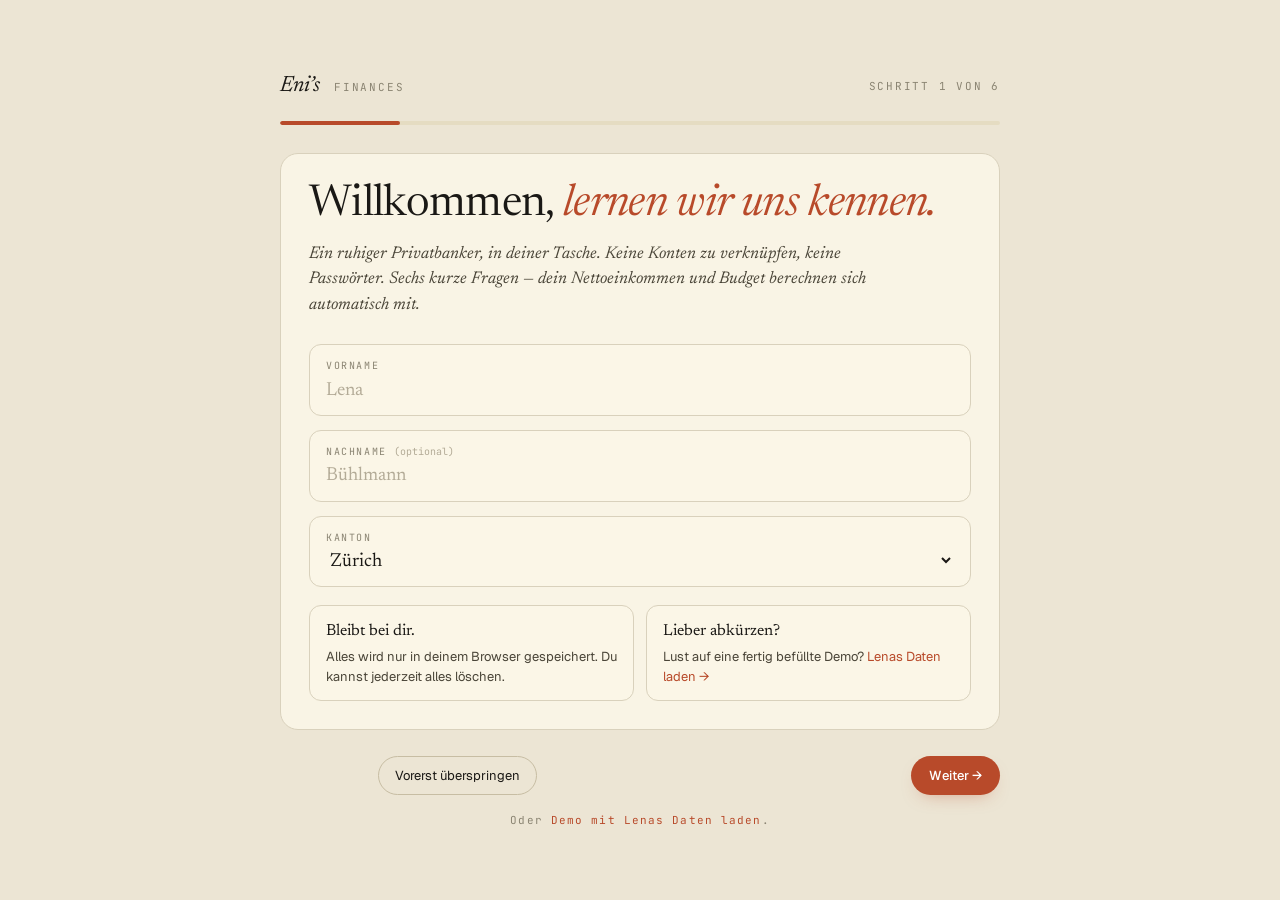
==== commit e76e8403: "Umbenennen zu Eni's Finances · DE · Modals · PDF-Erkennung · Hover Vollständige UX-Iteration nach Fe" ====
--- a/index.html
+++ b/index.html
@@ -1,8 +1,8 @@
 <!doctype html>
-<html lang="en">
+<html lang="de">
 <head>
 <meta charset="utf-8">
-<title>Overview — Atelier</title>
+<title>Übersicht — Eni's Finances</title>
 <meta name="viewport" content="width=device-width, initial-scale=1">
 <link rel="preconnect" href="https://fonts.googleapis.com">
 <link rel="preconnect" href="https://fonts.gstatic.com" crossorigin>
@@ -14,46 +14,46 @@
 
 <aside class="sidebar">
   <div class="brand">
-    <span class="brand-name">Atelier</span>
-    <span class="brand-ver">v 4.2</span>
+    <span class="brand-name">Eni&rsquo;s</span>
+    <span class="brand-ver">Finances</span>
   </div>
 
   <nav class="nav">
     <a class="nav-item active" href="index.html">
       <svg class="ic" viewBox="0 0 24 24" fill="none" stroke="currentColor" stroke-width="1.6"><path d="M3 11.5 12 4l9 7.5"/><path d="M5 10v9h14v-9"/></svg>
-      Overview
+      Übersicht
     </a>
     <a class="nav-item" href="income.html">
       <svg class="ic" viewBox="0 0 24 24" fill="none" stroke="currentColor" stroke-width="1.6"><rect x="3" y="6" width="18" height="13" rx="2"/><path d="M3 11h18"/></svg>
-      Income
+      Einkommen
     </a>
     <a class="nav-item" href="bills.html">
       <svg class="ic" viewBox="0 0 24 24" fill="none" stroke="currentColor" stroke-width="1.6"><path d="M6 3h12v18l-3-2-3 2-3-2-3 2z"/><path d="M9 8h6M9 12h6M9 16h4"/></svg>
-      Bills
+      Rechnungen
     </a>
     <a class="nav-item" href="upload.html">
       <svg class="ic" viewBox="0 0 24 24" fill="none" stroke="currentColor" stroke-width="1.6"><path d="M12 16V5"/><path d="M7 10l5-5 5 5"/><path d="M5 20h14"/></svg>
-      Upload
+      Belege
     </a>
     <a class="nav-item" href="summary.html">
       <svg class="ic" viewBox="0 0 24 24" fill="none" stroke="currentColor" stroke-width="1.6"><path d="M4 20V10M10 20V4M16 20v-7M22 20H2"/></svg>
-      Summary
+      Abschluss
     </a>
   </nav>
 
   <div class="spacer"></div>
 
   <div class="side-card">
-    <span class="label">Statement period</span>
-    <div class="v" data-month>May 2026</div>
+    <span class="label">Abrechnungsperiode</span>
+    <div class="v" data-month>—</div>
   </div>
-  <a class="link" href="mobile.html" style="padding: 4px 8px; display: block;">Mobile preview &rarr;</a>
-  <a class="link" href="#" data-action="reset" style="padding: 4px 8px; display: block; color: var(--ink-3);">Reset all data</a>
+  <a class="link" href="mobile.html" style="padding: 4px 8px; display: block;">Mobile Vorschau &rarr;</a>
+  <a class="link" href="#" data-action="reset" style="padding: 4px 8px; display: block; color: var(--ink-3);">Alle Daten zurücksetzen</a>
   <div class="user">
-    <div class="avatar" data-bind="profile.firstName" style="font-family: var(--mono);">LB</div>
+    <div class="avatar" data-initials>?</div>
     <div>
-      <div class="who"><span data-bind="profile.firstName">You</span> <span data-bind="profile.lastName"></span></div>
-      <div class="where" data-bind="profile.kanton">Kanton</div>
+      <div class="who"><span data-bind="profile.firstName">—</span> <span data-bind="profile.lastName"></span></div>
+      <div class="where">Kanton <span data-bind="profile.kanton">—</span></div>
     </div>
   </div>
 </aside>
@@ -63,76 +63,74 @@
   <header class="topbar">
     <div class="left">
       <span class="eyebrow" data-today></span>
-      <h1 class="display"><span data-greeting>Good evening</span>, <em data-bind="profile.firstName">there</em></h1>
+      <h1 class="display"><span data-greeting>Guten Tag</span>, <em data-bind="profile.firstName">—</em></h1>
     </div>
     <div class="top-actions">
-      <button class="icon-btn" aria-label="Search">
+      <button class="icon-btn" aria-label="Suchen">
         <svg viewBox="0 0 24 24" fill="none" stroke="currentColor" stroke-width="1.6"><circle cx="11" cy="11" r="6"/><path d="m20 20-4.3-4.3"/></svg>
       </button>
-      <button class="icon-btn" aria-label="Notifications">
+      <button class="icon-btn" aria-label="Mitteilungen">
         <svg viewBox="0 0 24 24" fill="none" stroke="currentColor" stroke-width="1.6"><path d="M6 16V11a6 6 0 0 1 12 0v5l1.5 2h-15z"/><path d="M10 20a2 2 0 0 0 4 0"/></svg>
       </button>
       <button class="btn-primary" data-action="add-tx">
         <svg viewBox="0 0 24 24" fill="none" stroke="currentColor" stroke-width="2"><path d="M12 5v14M5 12h14"/></svg>
-        Add transaction
+        Transaktion
       </button>
     </div>
   </header>
 
-  <!-- HERO: net worth · income/spent · saved -->
   <section class="hero" style="margin-bottom: 18px;">
     <div class="col">
-      <span class="label">Net worth &middot; CHF</span>
+      <span class="label">Reinvermögen &middot; CHF</span>
       <div class="num-xl"><span data-bind="netWorth" data-fmt="num">0</span></div>
       <div style="margin-top: 14px;">
-        <span class="delta-pill">&uarr; +<span data-bind="netWorth" data-fmt="num" style="display:none;"></span>steady</span>
+        <span class="delta-pill">steady</span>
       </div>
     </div>
 
     <div class="col">
       <div class="stack">
         <div>
-          <span class="label">Income &middot; this month</span>
+          <span class="label">Einnahmen &middot; diesen Monat</span>
           <div class="num-l"><span data-bind="netMonthly" data-fmt="num">0</span></div>
-          <div class="sub-line italic-s muted">salary + side</div>
+          <div class="sub-line italic-s muted">Lohn + Nebenverdienst</div>
         </div>
         <div style="border-top: 1px solid var(--rule); padding-top: 14px;">
-          <span class="label">Spent &middot; this month</span>
+          <span class="label">Ausgaben &middot; diesen Monat</span>
           <div class="num-l"><span data-bind="spentThisMonth" data-fmt="num">0</span></div>
-          <div class="sub-line italic-s muted">fixed paid + variable</div>
+          <div class="sub-line italic-s muted">Fixkosten bezahlt + variabel</div>
         </div>
       </div>
     </div>
 
     <div class="col">
-      <span class="label">Saved this month</span>
+      <span class="label">Gespart diesen Monat</span>
       <div class="num-l"><span data-bind="saved" data-fmt="num">0</span></div>
-      <div class="sub-line muted" style="margin-top: 4px;"><span data-bind="savingsRate">0</span>% savings rate</div>
+      <div class="sub-line muted" style="margin-top: 4px;"><span data-bind="savingsRate">0</span>% Sparquote</div>
       <div class="progress" aria-hidden="true"><span data-bind-width="saved / netMonthly" style="width: 0%"></span></div>
     </div>
   </section>
 
-  <!-- PORTFOLIO + CASH FLOW -->
   <section class="grid-2" style="margin-bottom: 18px;">
     <div class="card">
       <div class="card-head">
         <div>
           <h2>Portfolio</h2>
-          <div class="card-sub">6 months &middot; vs benchmark</div>
+          <div class="card-sub">6 Monate &middot; vs. Benchmark</div>
         </div>
         <div class="range" role="tablist">
           <button>1M</button>
           <button class="active">6M</button>
           <button>YTD</button>
-          <button>1Y</button>
-          <button>All</button>
+          <button>1J</button>
+          <button>Alle</button>
         </div>
       </div>
       <div class="row" style="gap: 16px; align-items: baseline; margin-bottom: 6px;">
         <div class="num-l"><span data-bind="investments" data-fmt="num">0</span></div>
         <span class="delta-pill" data-show-if="investments">+CHF 1&rsquo;284 &middot; +2.43%</span>
       </div>
-      <svg class="chart" viewBox="0 0 720 220" preserveAspectRatio="none" aria-label="Portfolio line chart">
+      <svg class="chart" viewBox="0 0 720 220" preserveAspectRatio="none" aria-label="Portfolio">
         <g stroke="#E5DCC2" stroke-width="1">
           <line x1="0" y1="50"  x2="720" y2="50"/>
           <line x1="0" y1="110" x2="720" y2="110"/>
@@ -144,12 +142,12 @@
               fill="none" stroke="#1A1815" stroke-width="2"/>
         <circle cx="720" cy="36" r="3.5" fill="#1A1815"/>
         <g font-family="JetBrains Mono, monospace" font-size="10.5" fill="#8A8472">
-          <text x="0"   y="210">Dec</text>
+          <text x="0"   y="210">Dez</text>
           <text x="140" y="210">Jan</text>
           <text x="280" y="210">Feb</text>
-          <text x="420" y="210">Mar</text>
+          <text x="420" y="210">Mär</text>
           <text x="560" y="210">Apr</text>
-          <text x="690" y="210">May</text>
+          <text x="690" y="210">Mai</text>
         </g>
       </svg>
       <div class="chart-legend">
@@ -161,12 +159,12 @@
     <div class="card">
       <div class="card-head">
         <div>
-          <h2>Cash flow</h2>
-          <div class="card-sub">Daily run rate &middot; <span data-month>this month</span></div>
-        </div>
-      </div>
-      <div class="num-l" style="margin-bottom: 4px;"><span data-bind="saved" data-fmt="num">0</span> <span class="unit">remaining</span></div>
-      <svg class="chart" viewBox="0 0 420 200" preserveAspectRatio="none" aria-label="Cash flow sparkline">
+          <h2>Cashflow</h2>
+          <div class="card-sub">Tagesrate &middot; <span data-month></span></div>
+        </div>
+      </div>
+      <div class="num-l" style="margin-bottom: 4px;"><span data-bind="saved" data-fmt="num">0</span> <span class="unit">übrig</span></div>
+      <svg class="chart" viewBox="0 0 420 200" preserveAspectRatio="none" aria-label="Cashflow">
         <defs>
           <linearGradient id="cf" x1="0" y1="0" x2="0" y2="1">
             <stop offset="0" stop-color="#E2B6A0" stop-opacity="0.6"/>
@@ -180,26 +178,25 @@
       </svg>
       <div class="row" style="justify-content: space-between; margin-top: 14px;">
         <div>
-          <span class="label">Avg / day</span>
+          <span class="label">Ø pro Tag</span>
           <div class="num-m">CHF <span data-bind="avgDay" data-fmt="num">0</span></div>
         </div>
         <div>
-          <span class="label">Days left</span>
+          <span class="label">Tage verbleibend</span>
           <div class="num-m"><span data-bind="daysLeft">0</span></div>
         </div>
       </div>
     </div>
   </section>
 
-  <!-- BILLS · SPENDING · ACTIVITY -->
   <section class="row-3">
     <div class="card">
       <div class="card-head">
         <div>
-          <h2>Upcoming bills</h2>
-          <div class="card-sub">Next 7 days</div>
-        </div>
-        <a class="link" href="bills.html">view all &rarr;</a>
+          <h2>Anstehende Rechnungen</h2>
+          <div class="card-sub">Nächste Fälligkeiten</div>
+        </div>
+        <a class="link" href="bills.html">alle ansehen &rarr;</a>
       </div>
       <div data-list="upcoming-bills"></div>
     </div>
@@ -207,8 +204,8 @@
     <div class="card">
       <div class="card-head">
         <div>
-          <h2>Spending</h2>
-          <div class="card-sub">Variable &middot; <span data-month>this month</span></div>
+          <h2>Ausgaben</h2>
+          <div class="card-sub">Variabel &middot; <span data-month></span></div>
         </div>
       </div>
       <div class="row" data-donut="spending" style="gap: 22px; align-items: center;"></div>
@@ -217,10 +214,10 @@
     <div class="card">
       <div class="card-head">
         <div>
-          <h2>Recent activity</h2>
-          <div class="card-sub">Auto-categorized</div>
-        </div>
-        <a class="link" href="#" data-action="add-tx">+ add &rarr;</a>
+          <h2>Letzte Aktivität</h2>
+          <div class="card-sub">Automatisch kategorisiert</div>
+        </div>
+        <a class="link" href="#" data-action="add-tx">+ hinzufügen &rarr;</a>
       </div>
       <div data-list="transactions" class="cats" style="margin: 0;"></div>
     </div>
--- a/assets/atelier.css
+++ b/assets/atelier.css
@@ -827,3 +827,284 @@
   .hero .col + .col { border-left: 0; padding-left: 0; border-top: 1px solid var(--rule); padding-top: 22px; }
   .grid-2, .grid-3, .row-3, .insights { grid-template-columns: 1fr; }
 }
+
+/* ───────────────────────────────────────────── */
+/*  Modal dialog                                 */
+/* ───────────────────────────────────────────── */
+
+.modal-backdrop {
+  position: fixed;
+  inset: 0;
+  background: rgba(26, 24, 21, 0.42);
+  backdrop-filter: blur(2px);
+  display: grid;
+  place-items: center;
+  z-index: 100;
+  padding: 24px;
+  opacity: 0;
+  pointer-events: none;
+  transition: opacity 180ms ease;
+}
+.modal-backdrop.open {
+  opacity: 1;
+  pointer-events: auto;
+}
+.modal {
+  background: var(--paper-2);
+  border: 1px solid var(--rule);
+  border-radius: 18px;
+  padding: 26px 28px;
+  width: min(520px, 100%);
+  box-shadow: 0 30px 80px -30px rgba(40, 28, 10, 0.55);
+  transform: translateY(8px) scale(0.985);
+  transition: transform 220ms cubic-bezier(.2, .8, .2, 1);
+}
+.modal-backdrop.open .modal {
+  transform: translateY(0) scale(1);
+}
+.modal h2 {
+  font-family: var(--serif);
+  font-weight: 400;
+  font-size: 24px;
+  margin: 0 0 4px;
+  letter-spacing: -0.005em;
+}
+.modal .sub {
+  font-family: var(--mono);
+  font-size: 11px;
+  color: var(--ink-3);
+  letter-spacing: 0.08em;
+  margin-bottom: 18px;
+}
+.modal .form-grid {
+  display: grid;
+  grid-template-columns: 1fr 1fr;
+  gap: 12px;
+}
+.modal .form-grid .full { grid-column: 1 / -1; }
+.modal .actions {
+  margin-top: 22px;
+  display: flex;
+  justify-content: flex-end;
+  gap: 10px;
+}
+.modal .seg {
+  display: flex;
+  flex-wrap: wrap;
+  gap: 6px;
+  margin-top: 4px;
+}
+.modal .seg button {
+  background: transparent;
+  border: 1px solid var(--rule-2);
+  color: var(--ink-2);
+  font-size: 12px;
+  padding: 6px 12px;
+  border-radius: 999px;
+  cursor: pointer;
+  transition: background 140ms ease, color 140ms ease, border-color 140ms ease;
+}
+.modal .seg button:hover {
+  border-color: var(--accent);
+  color: var(--accent);
+}
+.modal .seg button.active {
+  background: var(--ink);
+  color: #F4EEDE;
+  border-color: var(--ink);
+}
+.modal .field-row {
+  display: grid;
+  grid-template-columns: 1fr 1fr;
+  align-items: end;
+  gap: 12px;
+}
+.modal .toast {
+  margin-top: 12px;
+  padding: 10px 12px;
+  background: var(--sage-soft);
+  color: #3D5A33;
+  font-family: var(--mono);
+  font-size: 11px;
+  letter-spacing: 0.06em;
+  border-radius: 10px;
+}
+.modal .toast.warn { background: var(--amber-soft); color: #7E5C26; }
+
+/* ───────────────────────────────────────────── */
+/*  Toasts (transient confirmation)              */
+/* ───────────────────────────────────────────── */
+
+.toast-stack {
+  position: fixed;
+  bottom: 24px;
+  right: 24px;
+  display: flex;
+  flex-direction: column;
+  gap: 10px;
+  z-index: 200;
+  pointer-events: none;
+}
+.toast-msg {
+  background: var(--ink);
+  color: #F4EEDE;
+  font-family: var(--mono);
+  font-size: 12px;
+  letter-spacing: 0.04em;
+  padding: 12px 18px;
+  border-radius: 999px;
+  box-shadow: 0 16px 32px -16px rgba(20, 14, 6, 0.5);
+  opacity: 0;
+  transform: translateY(12px);
+  transition: opacity 220ms ease, transform 220ms ease;
+}
+.toast-msg.open { opacity: 1; transform: translateY(0); }
+.toast-msg.success { background: #2F4A2A; }
+.toast-msg.error   { background: #6B2F1E; }
+
+/* ───────────────────────────────────────────── */
+/*  Hover & micro-animations                     */
+/* ───────────────────────────────────────────── */
+
+@media (hover: hover) {
+  .card,
+  .hero,
+  .insight,
+  .calc,
+  .note,
+  .side-card {
+    transition: transform 220ms cubic-bezier(.2, .8, .2, 1),
+                box-shadow 220ms ease,
+                border-color 220ms ease;
+  }
+  .card:hover,
+  .insight:hover,
+  .note:hover {
+    transform: translateY(-2px);
+    box-shadow: 0 14px 32px -22px rgba(40, 28, 10, 0.45);
+    border-color: var(--rule-2);
+  }
+
+  .nav-item {
+    transition: background 160ms ease, color 160ms ease, transform 160ms ease;
+  }
+  .nav-item:hover {
+    background: rgba(0, 0, 0, 0.035);
+    color: var(--ink);
+    transform: translateX(2px);
+  }
+  .nav-item .ic { transition: transform 220ms cubic-bezier(.2, .8, .2, 1); }
+  .nav-item:hover .ic { transform: scale(1.06); }
+
+  .btn-primary, .btn-ghost, .btn-dark {
+    transition: transform 160ms ease, box-shadow 200ms ease, background 200ms ease, border-color 200ms ease;
+  }
+  .btn-primary:hover {
+    transform: translateY(-1px);
+    box-shadow: 0 14px 26px -10px rgba(184, 74, 42, 0.6);
+    background: var(--accent-2);
+  }
+  .btn-primary:active { transform: translateY(0); }
+  .btn-ghost:hover {
+    border-color: var(--accent);
+    color: var(--accent);
+  }
+  .btn-dark:hover { background: #2A2620; }
+
+  .icon-btn {
+    transition: background 160ms ease, border-color 160ms ease, transform 160ms ease;
+  }
+  .icon-btn:hover {
+    background: #FFF4DD;
+    border-color: var(--rule-2);
+    transform: translateY(-1px);
+  }
+
+  .pill {
+    transition: filter 160ms ease, transform 140ms ease, box-shadow 160ms ease;
+  }
+  .pill:hover {
+    filter: brightness(0.97);
+    transform: translateY(-0.5px);
+  }
+
+  .chip-btn {
+    transition: background 160ms ease, color 160ms ease, border-color 160ms ease, transform 140ms ease;
+  }
+  .chip-btn:hover:not(.active) {
+    border-color: var(--accent);
+    color: var(--accent);
+    transform: translateY(-1px);
+  }
+
+  .range button {
+    transition: background 160ms ease, color 160ms ease;
+  }
+  .range button:hover:not(.active) {
+    background: rgba(0, 0, 0, 0.04);
+    color: var(--ink);
+  }
+
+  .table tbody tr {
+    transition: background 160ms ease;
+  }
+  .table tbody tr:hover {
+    background: #FBF6E7;
+  }
+
+  .day-chip { transition: transform 160ms ease, background 160ms ease; }
+  .day-chip:hover { background: var(--accent-tint); transform: scale(1.03); }
+
+  .field {
+    transition: border-color 160ms ease, background 160ms ease;
+  }
+  .field:focus-within {
+    border-color: var(--accent);
+    background: #FFF4DD;
+  }
+
+  .link {
+    transition: color 140ms ease, transform 140ms ease;
+  }
+  .link:hover {
+    color: var(--accent);
+    transform: translateX(2px);
+  }
+
+  .dropzone {
+    transition: background 220ms ease, border-color 220ms ease;
+  }
+  .dropzone:hover, .dropzone.over {
+    background: #F3DCC9;
+    border-color: var(--accent-2);
+  }
+
+  .file-card { transition: transform 220ms ease, box-shadow 220ms ease; }
+  .dropzone:hover .file-card { transform: rotate(-4deg) scale(1.03); }
+}
+
+/* parsing pulse */
+@keyframes pulse-dot {
+  0%, 100% { opacity: 1; transform: scale(1); }
+  50%      { opacity: 0.5; transform: scale(1.2); }
+}
+.pill.reading::before,
+.pill.parsing::before {
+  animation: pulse-dot 1.4s ease-in-out infinite;
+}
+
+@keyframes shimmer {
+  0%   { background-position: -200px 0; }
+  100% { background-position: 200px 0; }
+}
+.shimmer {
+  background: linear-gradient(90deg, transparent, rgba(184,74,42,0.18), transparent);
+  background-size: 200px 100%;
+  animation: shimmer 1.4s linear infinite;
+}
+
+/* gentle fade-in on bind */
+[data-bind], [data-list], [data-donut] {
+  transition: opacity 220ms ease;
+}
+
